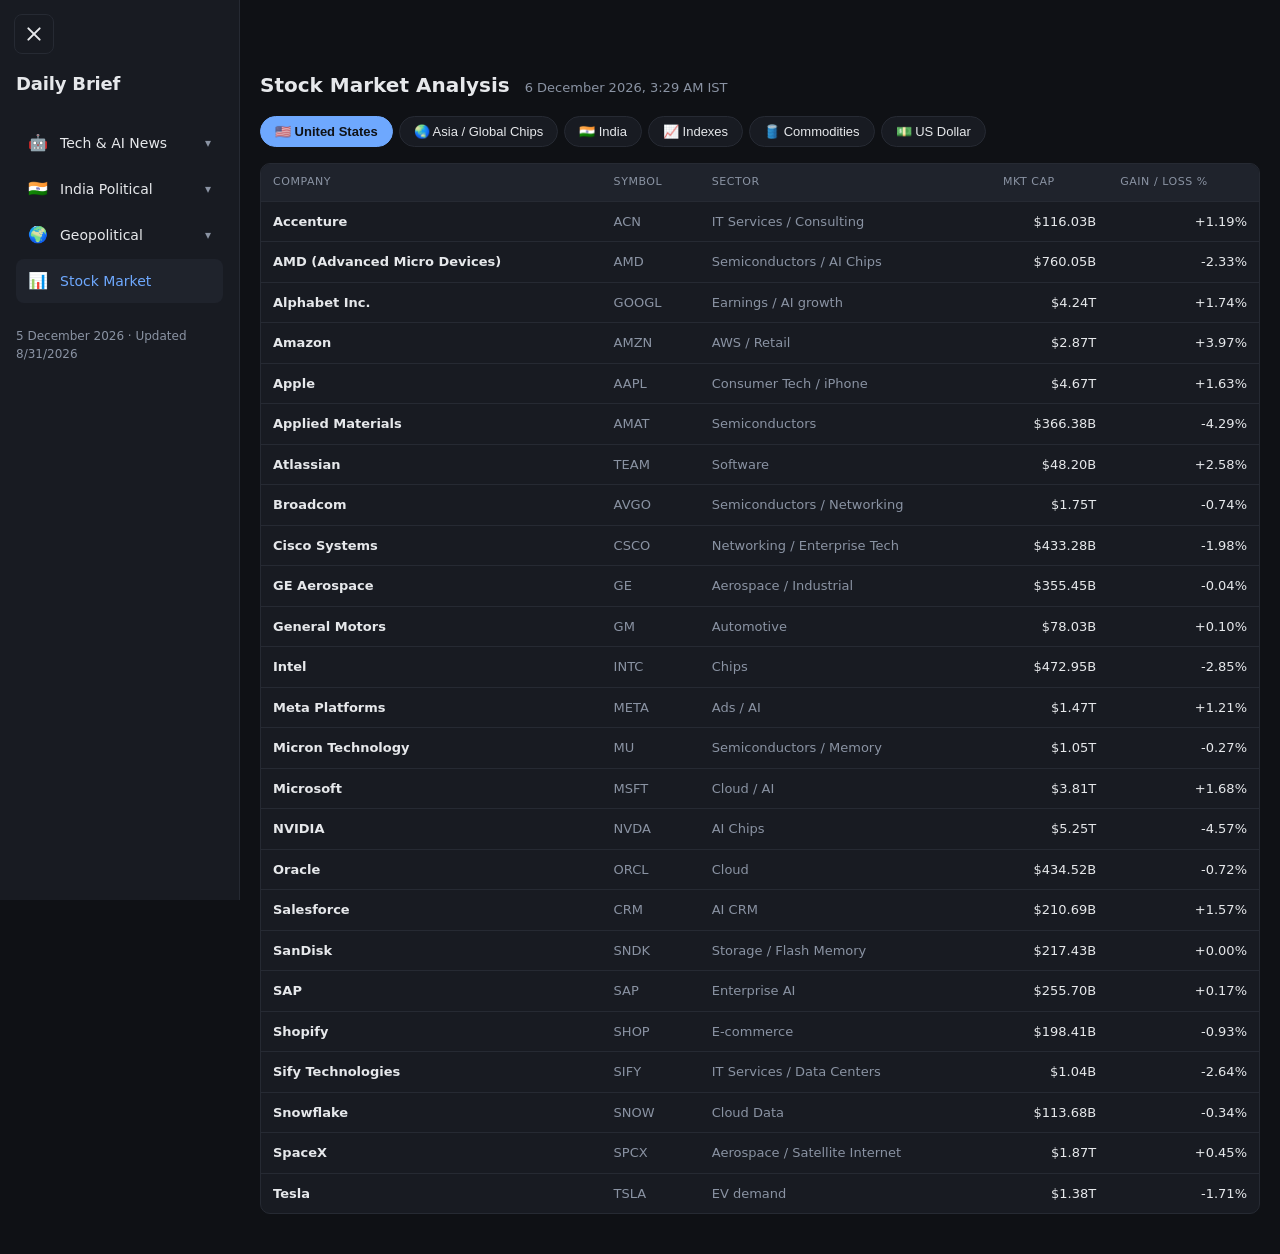
==== index.html @ b8091dcf "Add US Dollar exchange-rate tab (USD/INR, DXY, EUR, GBP, JPY, CNY)" ====
<!DOCTYPE html>
<html lang="en">
<head>
<meta charset="UTF-8">
<meta name="viewport" content="width=device-width, initial-scale=1.0">
<title>Daily Brief</title>
<link rel="stylesheet" href="style.css">
</head>
<body>

<button id="menuBtn" aria-label="Toggle menu">
  <span></span><span></span><span></span>
</button>

<aside id="sidebar">
  <h1>Daily Brief</h1>
  <nav>
    <div class="nav-group" data-section="tech">
      <a href="#" class="nav-item nav-parent" data-section="tech" data-window="24h">
        <span class="icon">🤖</span><span class="label">Tech &amp; AI News</span>
        <span class="caret">▾</span>
      </a>
      <div class="nav-children">
        <a href="#" class="nav-item nav-sub" data-section="tech" data-window="24h">Last 24 hours</a>
        <a href="#" class="nav-item nav-sub" data-section="tech" data-window="week">Last week</a>
        <a href="#" class="nav-item nav-sub" data-section="tech" data-window="month">Last month</a>
      </div>
    </div>

    <div class="nav-group" data-section="india">
      <a href="#" class="nav-item nav-parent" data-section="india" data-window="24h">
        <span class="icon">🇮🇳</span><span class="label">India Political</span>
        <span class="caret">▾</span>
      </a>
      <div class="nav-children">
        <a href="#" class="nav-item nav-sub" data-section="india" data-window="24h">Last 24 hours</a>
        <a href="#" class="nav-item nav-sub" data-section="india" data-window="week">Last week</a>
        <a href="#" class="nav-item nav-sub" data-section="india" data-window="month">Last month</a>
      </div>
    </div>

    <div class="nav-group" data-section="global">
      <a href="#" class="nav-item nav-parent" data-section="global" data-window="24h">
        <span class="icon">🌍</span><span class="label">Geopolitical</span>
        <span class="caret">▾</span>
      </a>
      <div class="nav-children">
        <a href="#" class="nav-item nav-sub" data-section="global" data-window="24h">Last 24 hours</a>
        <a href="#" class="nav-item nav-sub" data-section="global" data-window="week">Last week</a>
        <a href="#" class="nav-item nav-sub" data-section="global" data-window="month">Last month</a>
      </div>
    </div>

    <a href="#" class="nav-item active" data-section="stocks">
      <span class="icon">📊</span><span class="label">Stock Market</span>
    </a>
  </nav>
  <p id="updated" class="muted">Loading…</p>
</aside>

<main>

  <section id="section-stocks" class="section active">
    <h2>Stock Market Analysis <span class="sub" id="live-datetime"></span></h2>
    <div class="subtabs">
      <button class="subtab active" data-region="us">🇺🇸 United States</button>
      <button class="subtab" data-region="asia">🌏 Asia / Global Chips</button>
      <button class="subtab" data-region="india">🇮🇳 India</button>
      <button class="subtab" data-region="indexes">📈 Indexes</button>
      <button class="subtab" data-region="commodities">🛢️ Commodities</button>
      <button class="subtab" data-region="currency">💵 US Dollar</button>
    </div>
    <div id="stocks-content" class="stocks-content">
      <p class="muted">Loading stocks…</p>
    </div>
  </section>

  <section id="section-tech" class="section">
    <h2>Tech &amp; AI News <span class="sub" id="tech-window-label">Last 24 hours</span></h2>
    <div id="news-tech" class="news-list"><p class="muted">Loading…</p></div>
  </section>

  <section id="section-india" class="section">
    <h2>India — Political News <span class="sub" id="india-window-label">Last 24 hours</span></h2>
    <div id="news-india" class="news-list"><p class="muted">Loading…</p></div>
  </section>

  <section id="section-global" class="section">
    <h2>Geopolitical News <span class="sub" id="global-window-label">Last 24 hours</span></h2>
    <div id="news-global" class="news-list"><p class="muted">Loading…</p></div>
  </section>

</main>

<script src="script.js"></script>
</body>
</html>
---- style.css ----
:root {
  --bg: #0f1115;
  --panel: #181b22;
  --panel-2: #1f232c;
  --border: #262a33;
  --text: #e6e8eb;
  --muted: #8a93a3;
  --accent: #6ea8fe;
  --green: #4ade80;
  --red: #f87171;
  --sidebar-w: 240px;
}

* { box-sizing: border-box; }

body {
  margin: 0;
  font-family: -apple-system, BlinkMacSystemFont, "Segoe UI", system-ui, sans-serif;
  background: var(--bg);
  color: var(--text);
  line-height: 1.5;
}

/* ── Hamburger button ─────────────────────────────────── */
#menuBtn {
  position: fixed;
  top: 14px; left: 14px;
  z-index: 1001;
  width: 40px; height: 40px;
  background: var(--panel);
  border: 1px solid var(--border);
  border-radius: 8px;
  display: flex; flex-direction: column;
  justify-content: center; align-items: center;
  gap: 4px;
  cursor: pointer;
  padding: 0;
}
#menuBtn span {
  width: 18px; height: 2px; background: var(--text); border-radius: 1px;
  transition: transform .2s, opacity .2s;
}
body.menu-open #menuBtn span:nth-child(1) { transform: translateY(6px) rotate(45deg); }
body.menu-open #menuBtn span:nth-child(2) { opacity: 0; }
body.menu-open #menuBtn span:nth-child(3) { transform: translateY(-6px) rotate(-45deg); }

/* ── Sidebar ──────────────────────────────────────────── */
#sidebar {
  position: fixed;
  top: 0; left: 0;
  width: var(--sidebar-w);
  height: 100vh;
  background: var(--panel);
  border-right: 1px solid var(--border);
  padding: 70px 16px 24px;
  transform: translateX(-100%);
  transition: transform .25s ease;
  z-index: 1000;
  overflow-y: auto;
}
body.menu-open #sidebar { transform: translateX(0); }

#sidebar h1 { margin: 0 0 24px; font-size: 18px; letter-spacing: -0.01em; }

#sidebar nav { display: flex; flex-direction: column; gap: 2px; }
.nav-item {
  display: flex; align-items: center; gap: 12px;
  padding: 10px 12px;
  color: var(--text);
  text-decoration: none;
  border-radius: 8px;
  font-size: 14px;
  transition: background .15s;
  cursor: pointer;
}
.nav-item:hover { background: var(--panel-2); }
.nav-item.active { background: var(--panel-2); color: var(--accent); }
.nav-item .icon { font-size: 16px; }

/* Two-level sidebar groups (Tech & AI / India / Geopolitical) */
.nav-group { display: flex; flex-direction: column; }
.nav-parent .caret {
  margin-left: auto;
  color: var(--muted);
  font-size: 12px;
  transition: transform .2s;
}
.nav-group.expanded .nav-parent .caret { transform: rotate(180deg); }

.nav-children {
  max-height: 0;
  overflow: hidden;
  transition: max-height .25s ease;
  display: flex;
  flex-direction: column;
  gap: 2px;
}
.nav-group.expanded .nav-children { max-height: 200px; padding: 2px 0 4px; }

.nav-sub {
  padding: 7px 12px 7px 40px;     /* indented under the parent */
  font-size: 13px;
  color: var(--muted);
  border-radius: 8px;
}
.nav-sub:hover { background: var(--panel-2); color: var(--text); }
.nav-sub.active { background: rgba(110,168,254,0.10); color: var(--accent); }

#updated { margin-top: 24px; font-size: 12px; }

/* ── Main content ─────────────────────────────────────── */
main {
  padding: 70px 20px 40px;
  transition: margin-left .25s ease, padding-left .25s ease;
  max-width: 1200px;
}
body.menu-open main { margin-left: var(--sidebar-w); }

@media (max-width: 820px) {
  body.menu-open main { margin-left: 0; }
}

.section { display: none; }
.section.active { display: block; }
.section h2 {
  margin: 0 0 16px;
  font-size: 20px;
  font-weight: 600;
}
.sub {
  font-weight: 400;
  color: var(--muted);
  font-size: 13px;
  margin-left: 8px;
}

/* ── Stock subtabs ────────────────────────────────────── */
.subtabs { display: flex; flex-wrap: wrap; gap: 6px; margin-bottom: 16px; }
.subtab {
  background: var(--panel);
  border: 1px solid var(--border);
  color: var(--text);
  padding: 7px 14px;
  border-radius: 999px;
  font-size: 13px;
  cursor: pointer;
  transition: all .15s;
}
.subtab:hover { background: var(--panel-2); }
.subtab.active { background: var(--accent); border-color: var(--accent); color: #0f1115; font-weight: 600; }

/* ── Stocks table ─────────────────────────────────────── */
.stocks-content { background: var(--panel); border: 1px solid var(--border); border-radius: 10px; overflow: hidden; }
.stocks-content table { width: 100%; border-collapse: collapse; font-size: 13px; }
.stocks-content th, .stocks-content td { padding: 10px 12px; border-bottom: 1px solid var(--border); text-align: left; }
.stocks-content tbody tr:last-child td { border-bottom: none; }
.stocks-content th { color: var(--muted); font-weight: 500; font-size: 11px; text-transform: uppercase; letter-spacing: 0.05em; background: var(--panel-2); }
.stocks-content td.num { text-align: right; font-variant-numeric: tabular-nums; }
.up { color: var(--green); }
.down { color: var(--red); }
.muted { color: var(--muted); }

.stocks-content { overflow-x: auto; }


/* ── News list (flat list inside main pane) ─────────── */
.news-list { display: flex; flex-direction: column; gap: 8px; }

/* ── Tag pills (AI / Tech indicator on tech-news cards) ── */
.tag-pill {
  display: inline-block;
  font-size: 10px;
  font-weight: 600;
  padding: 1px 7px;
  border-radius: 999px;
  letter-spacing: 0.04em;
  vertical-align: middle;
}
.tag-pill.tag-ai   { background: rgba(110,168,254,0.15); color: var(--accent); }
.tag-pill.tag-tech { background: rgba(138,147,163,0.18); color: var(--muted); }

/* ── News cards (expandable) ──────────────────────────── */
.news-card {
  background: var(--panel);
  border: 1px solid var(--border);
  border-radius: 10px;
  overflow: hidden;
  transition: border-color .15s;
}
.news-card:hover { border-color: var(--accent); }
.news-card .news-head {
  padding: 14px 18px;
  cursor: pointer;
  display: flex; justify-content: space-between; align-items: flex-start;
  gap: 12px;
}
.news-card .news-title { font-size: 14.5px; font-weight: 500; }
.news-card .news-meta-row { color: var(--muted); font-size: 12px; margin-top: 4px; }
.news-card .chev { color: var(--muted); font-size: 14px; transition: transform .2s; flex-shrink: 0; }
.news-card.expanded .chev { transform: rotate(180deg); }
.news-card .news-body {
  max-height: 0;
  overflow: hidden;
  transition: max-height .25s ease, padding .25s ease;
  padding: 0 18px;
  font-size: 13.5px;
  color: var(--text);
  border-top: 0px solid transparent;
}
.news-card.expanded .news-body {
  max-height: 600px;
  padding: 14px 18px 16px;
  border-top: 1px solid var(--border);
}
.news-card .read-more {
  display: inline-block;
  margin-top: 12px;
  color: var(--accent);
  text-decoration: none;
  font-size: 13px;
  font-weight: 500;
}
.news-card .read-more:hover { text-decoration: underline; }
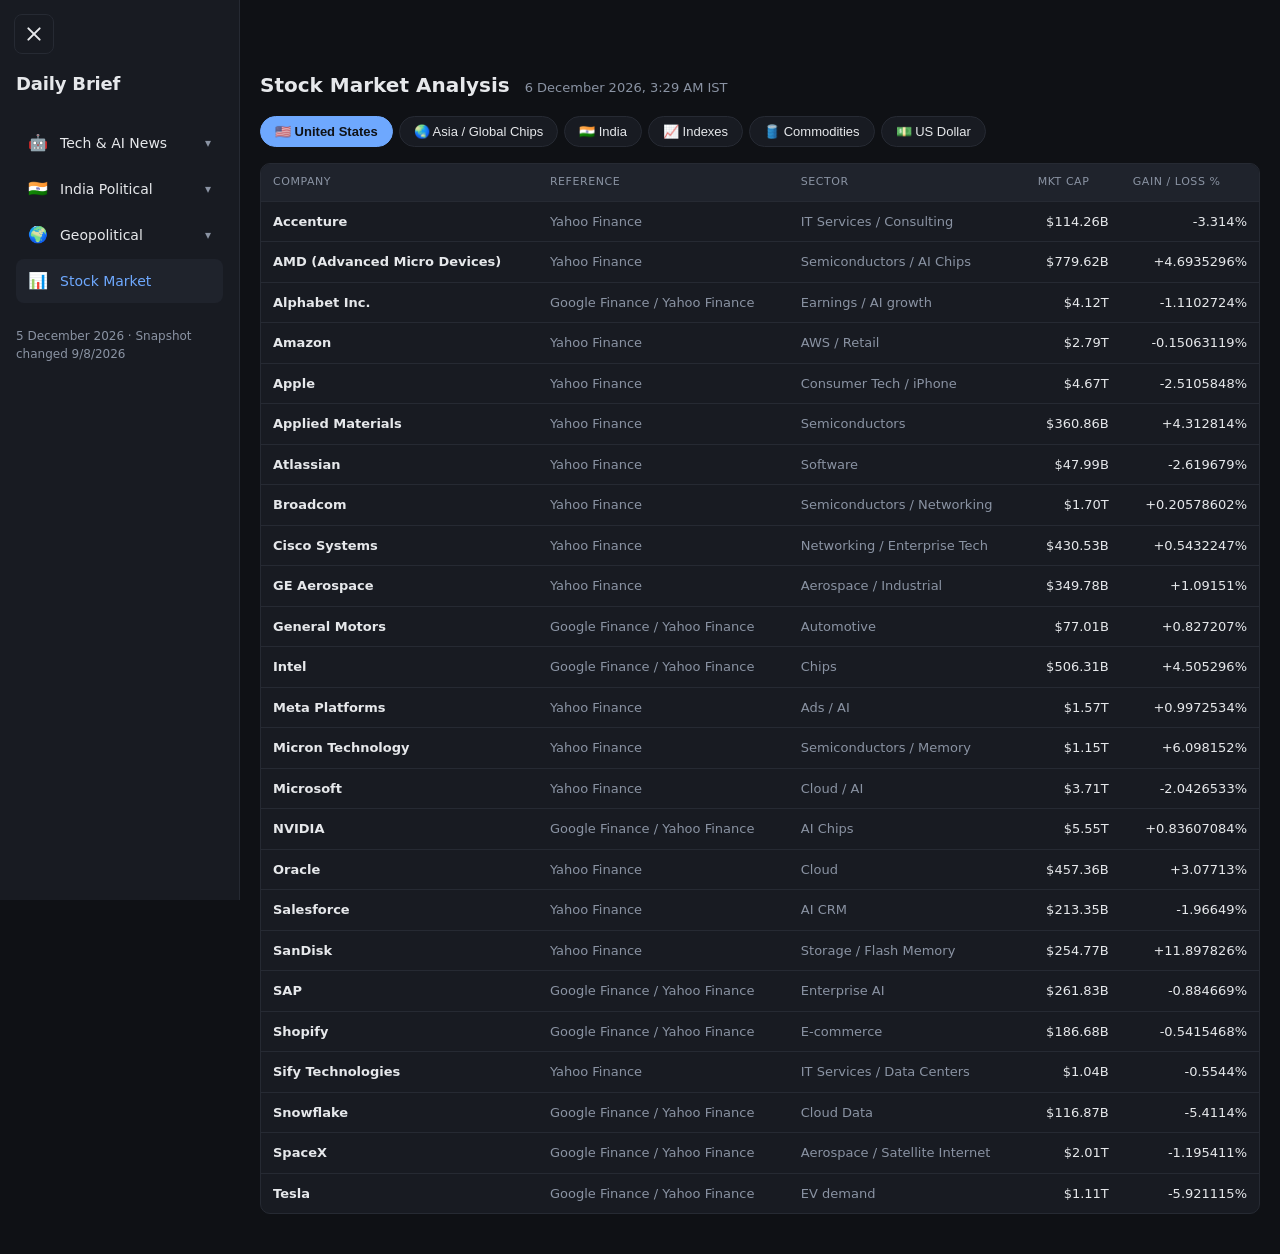
==== commit dd8e104e: "fix: refresh cached UI and keep market numeric cells clean" ====
--- a/index.html
+++ b/index.html
@@ -92,6 +92,6 @@
 
 </main>
 
-<script src="script.js"></script>
+<script src="script.js?v=clean-market-cells-20260908"></script>
 </body>
 </html>
--- a/style.css
+++ b/style.css
@@ -149,6 +149,18 @@
 .subtab:hover { background: var(--panel-2); }
 .subtab.active { background: var(--accent); border-color: var(--accent); color: #0f1115; font-weight: 600; }
 
+/* ── USD/INR hero card (top of the US Dollar tab) ────── */
+.fx-hero {
+  padding: 18px 24px;
+  border-bottom: 1px solid var(--border);
+  display: flex;
+  flex-direction: column;
+  gap: 4px;
+}
+.fx-hero-label { color: var(--muted); font-size: 13px; }
+.fx-hero-value { font-size: 34px; font-weight: 700; letter-spacing: -0.01em; }
+.fx-hero-change { font-size: 13px; font-weight: 600; }
+
 /* ── Stocks table ─────────────────────────────────────── */
 .stocks-content { background: var(--panel); border: 1px solid var(--border); border-radius: 10px; overflow: hidden; }
 .stocks-content table { width: 100%; border-collapse: collapse; font-size: 13px; }
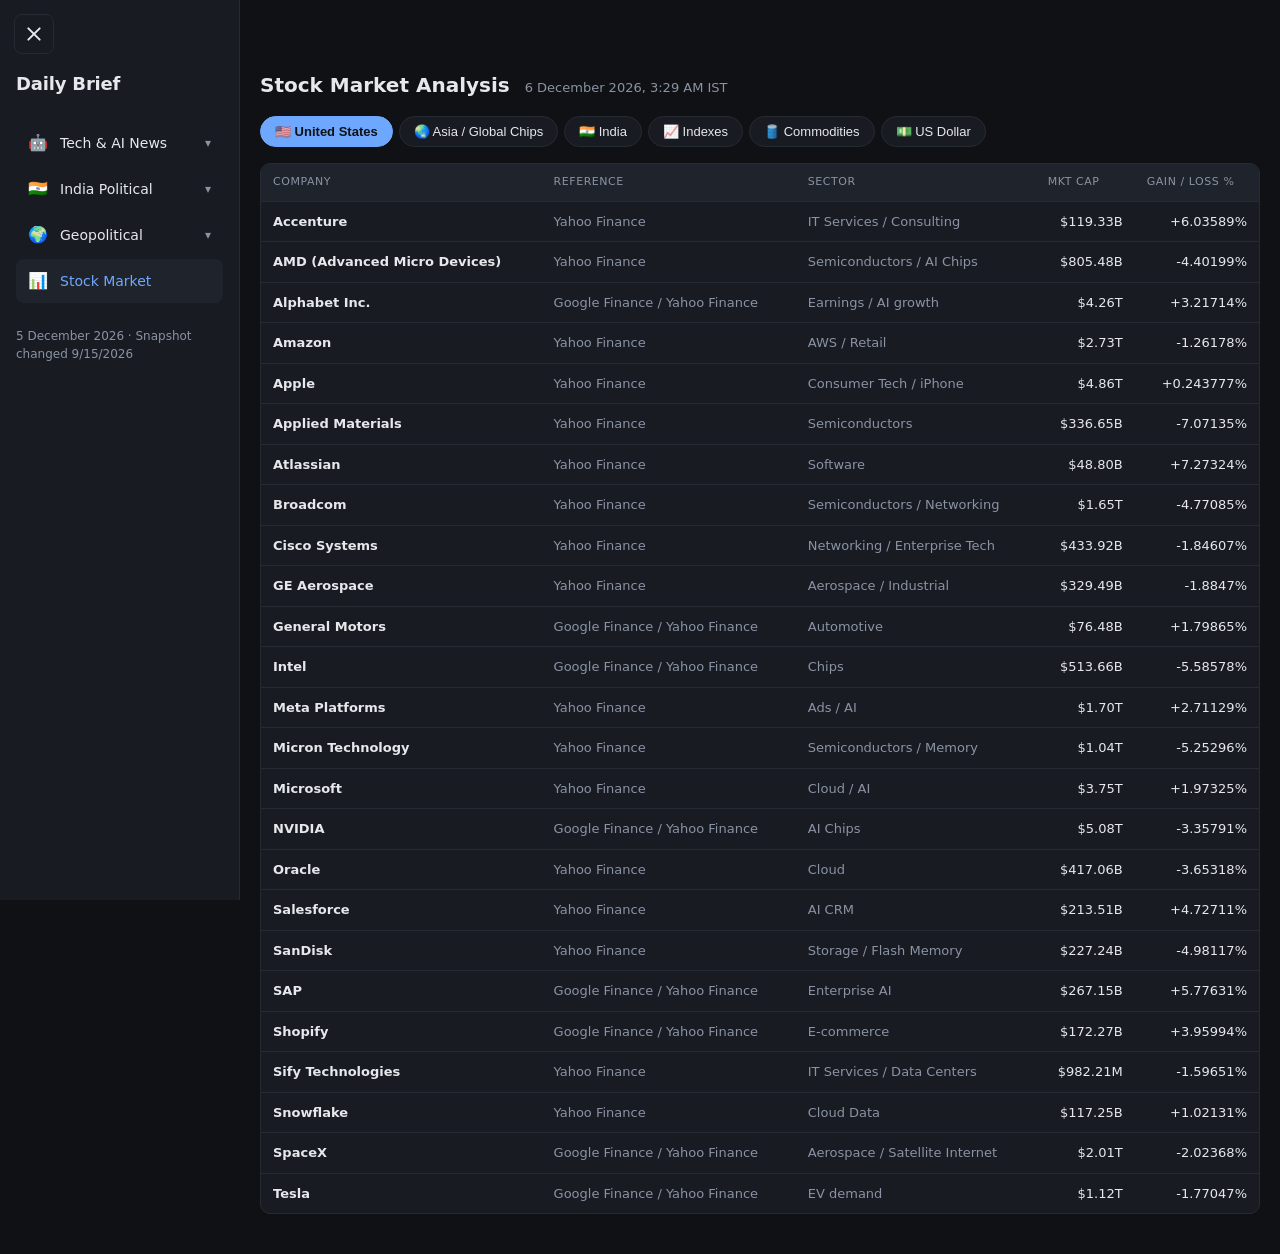
==== commit 648c7d40: "Invalidate cached script for Hyderabad gold display" ====
--- a/index.html
+++ b/index.html
@@ -92,6 +92,6 @@
 
 </main>
 
-<script src="script.js?v=clean-market-cells-20260908"></script>
+<script src="script.js?v=groww-hyderabad-gold-20260915"></script>
 </body>
 </html>
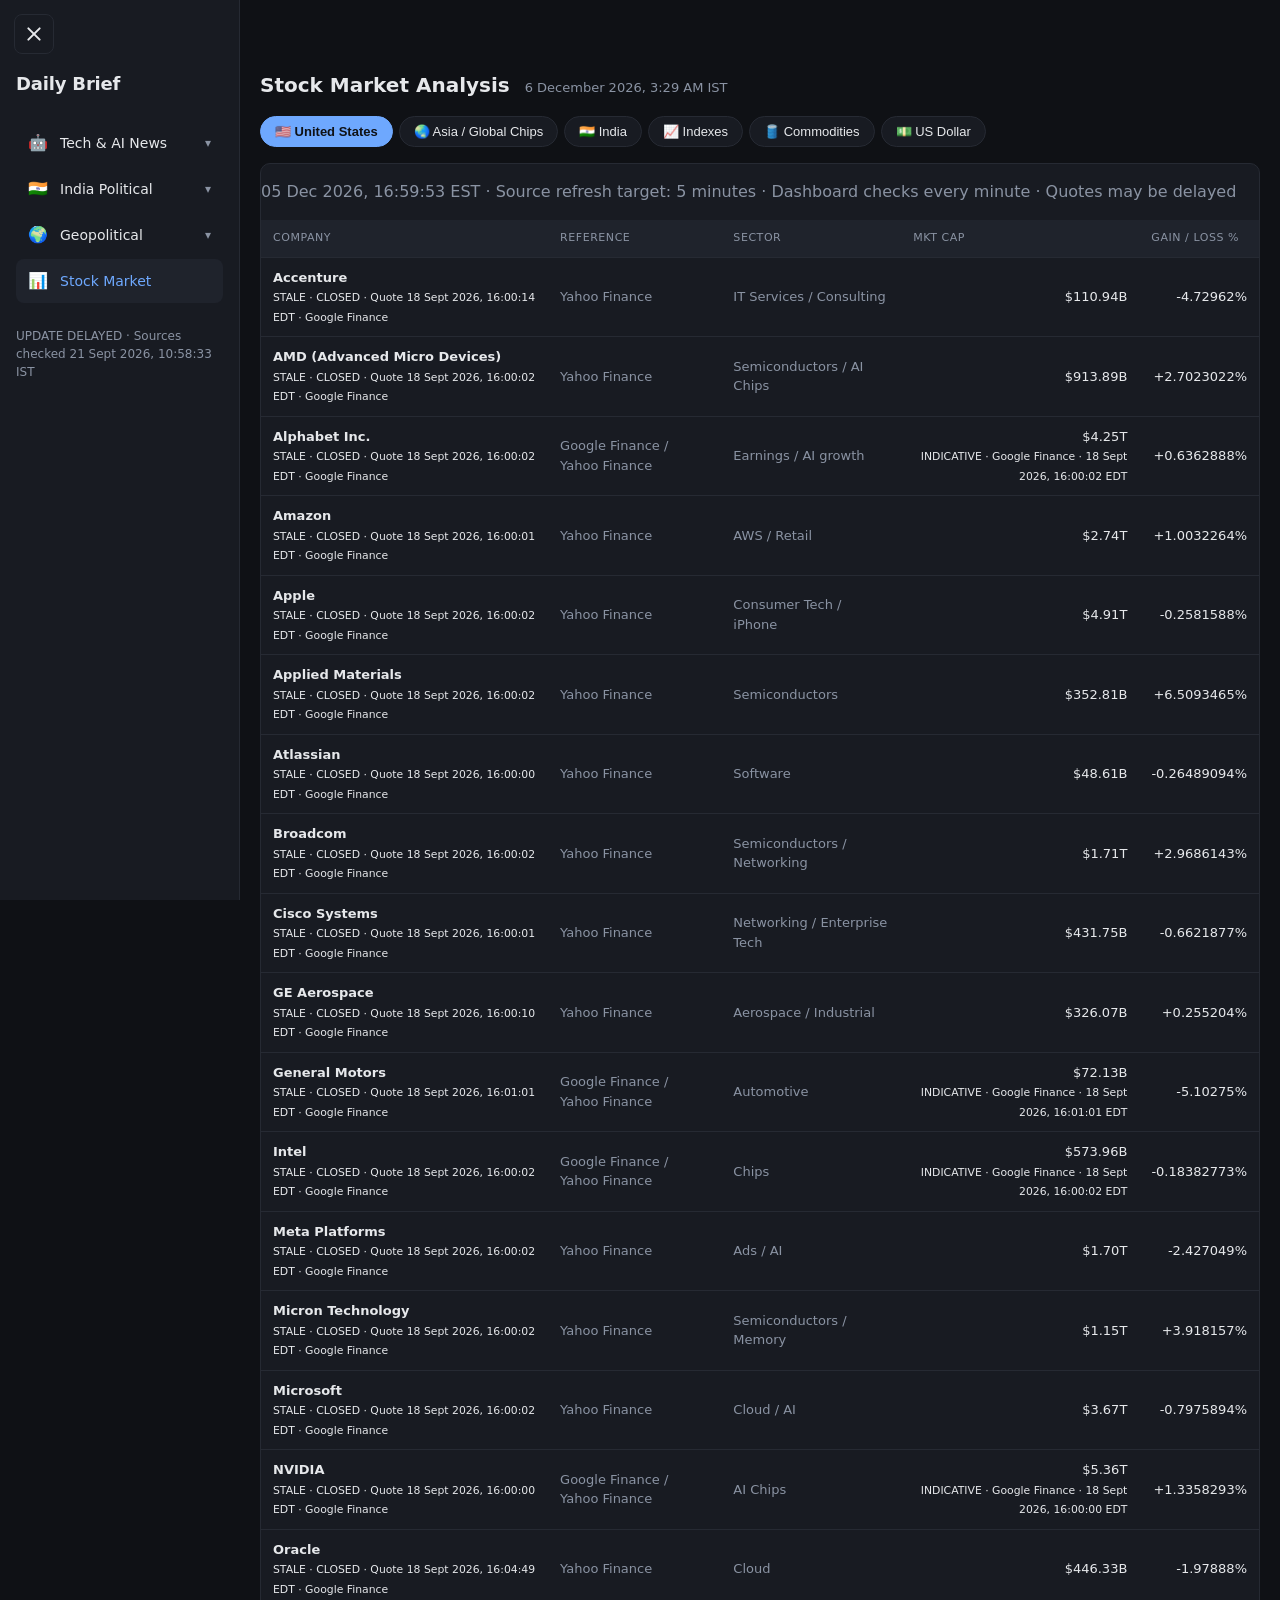
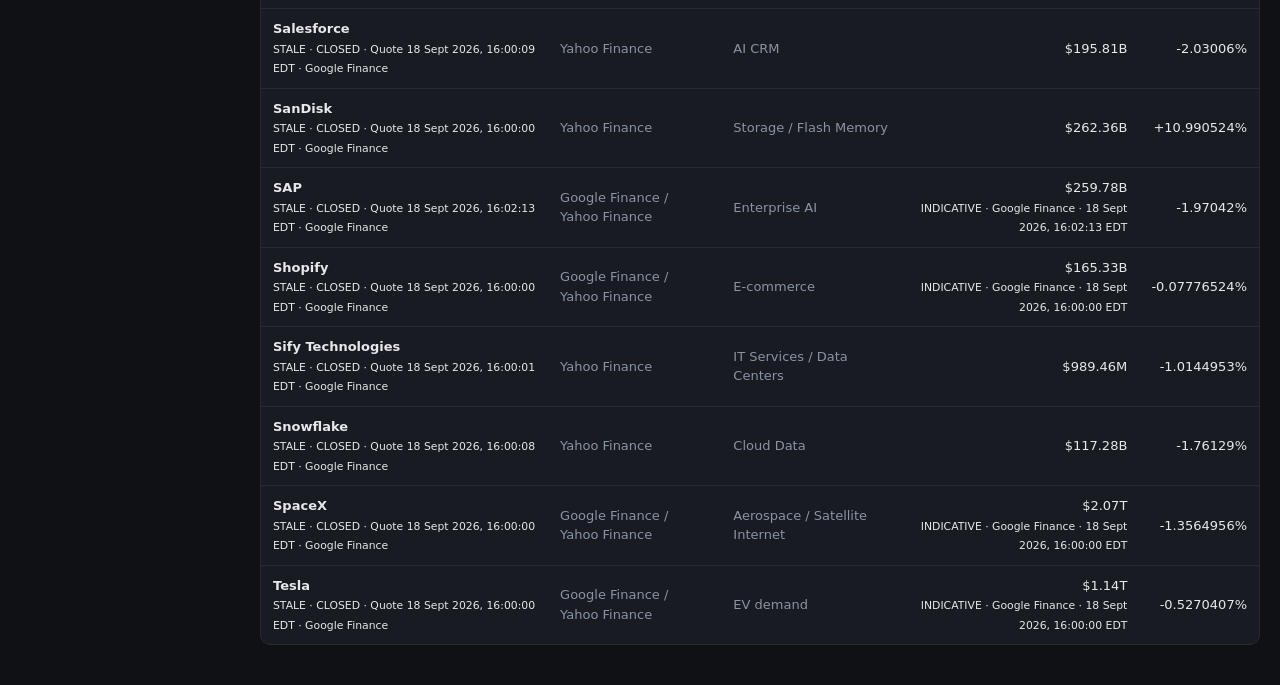
==== commit 3169e419: "fix: recover market feeds and automate five-minute refreshes" ====
--- a/index.html
+++ b/index.html
@@ -92,6 +92,6 @@
 
 </main>
 
-<script src="script.js?v=groww-hyderabad-gold-20260915"></script>
+<script src="script.js?v=market-refresh-20260921"></script>
 </body>
 </html>
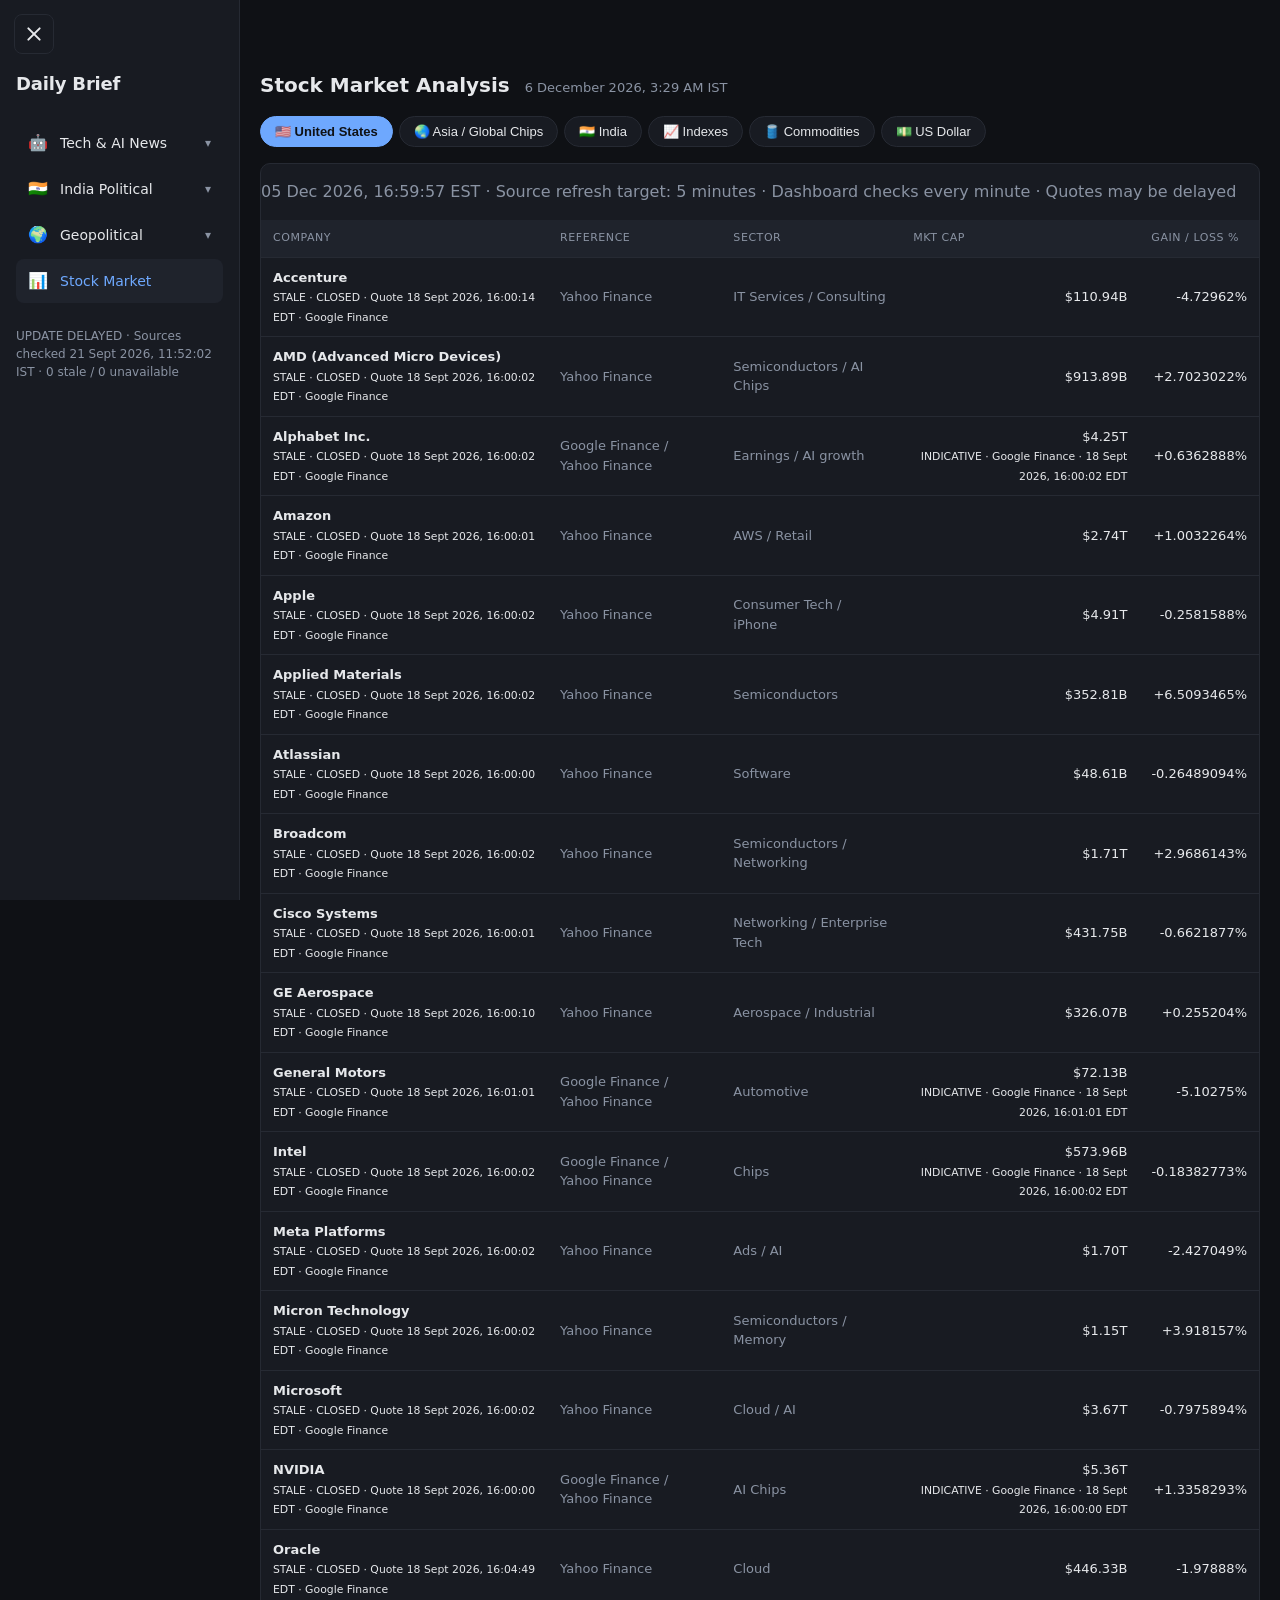
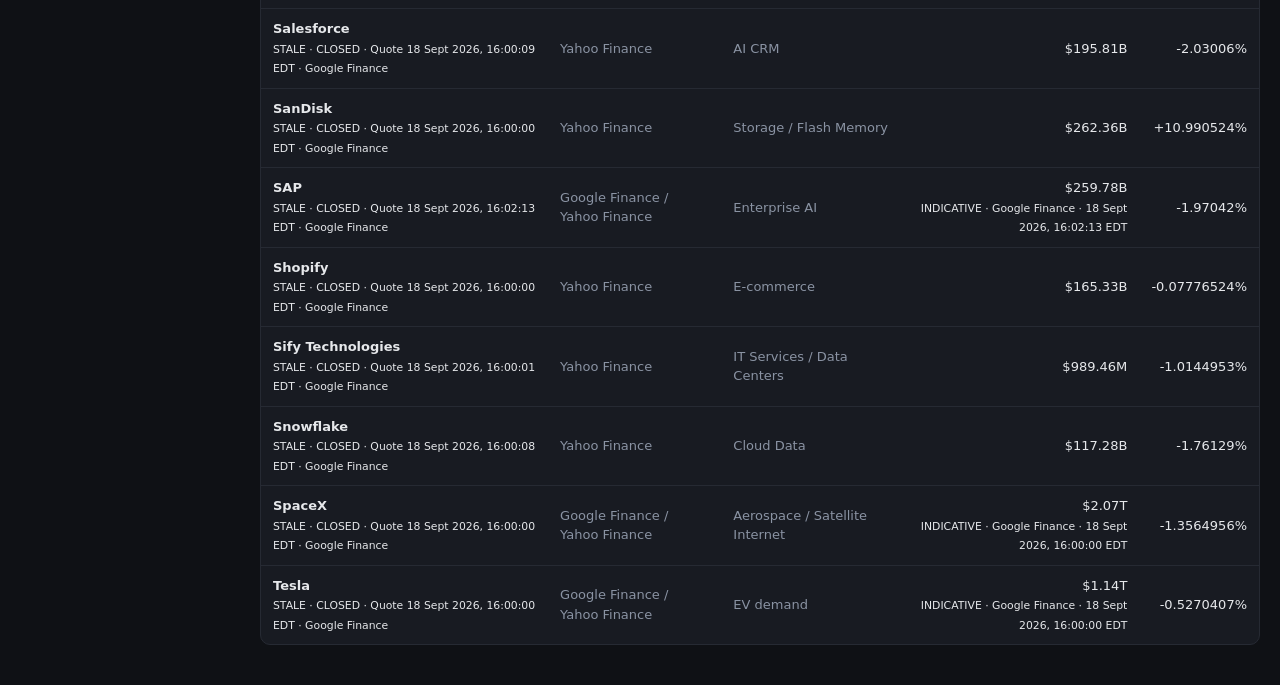
==== commit 37993ffe: "fix: retain published snapshot when direct data access fails" ====
--- a/index.html
+++ b/index.html
@@ -92,6 +92,6 @@
 
 </main>
 
-<script src="script.js?v=market-refresh-20260921"></script>
+<script src="script.js?v=market-refresh-20260921b"></script>
 </body>
 </html>
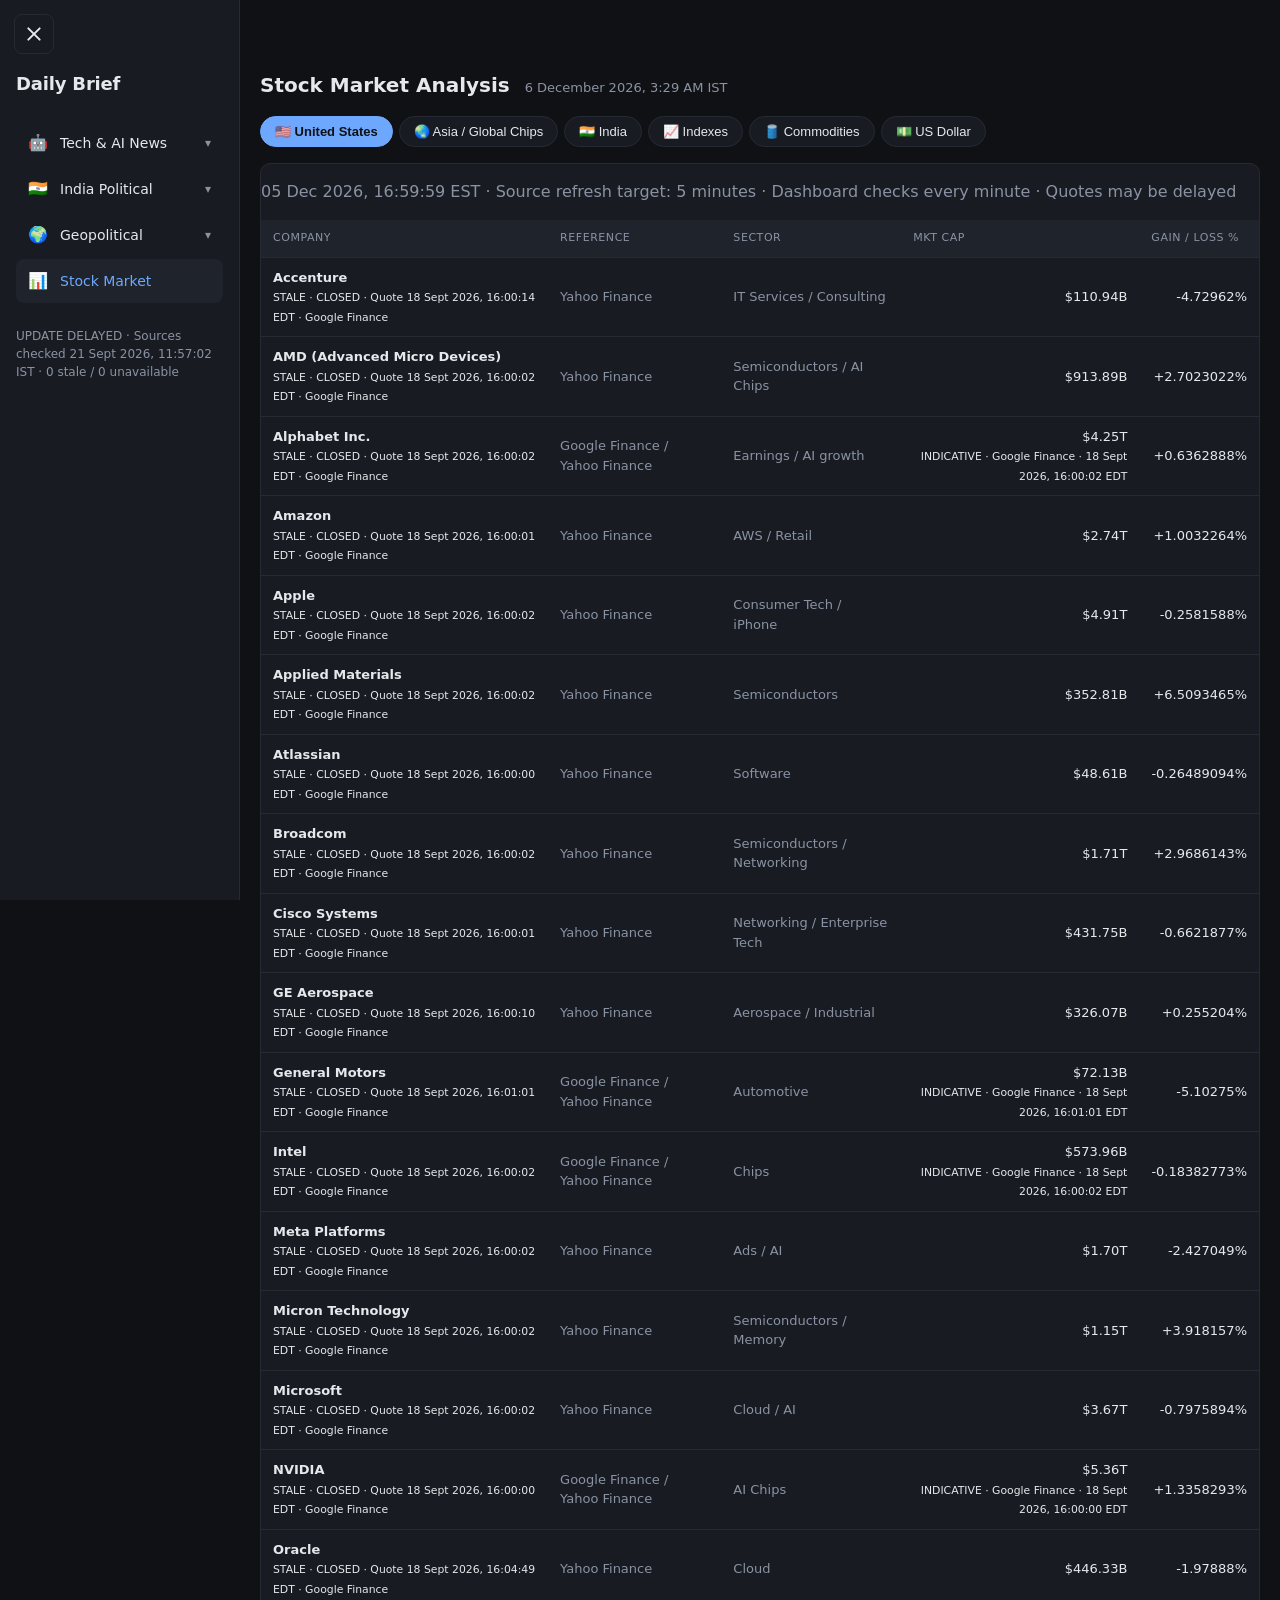
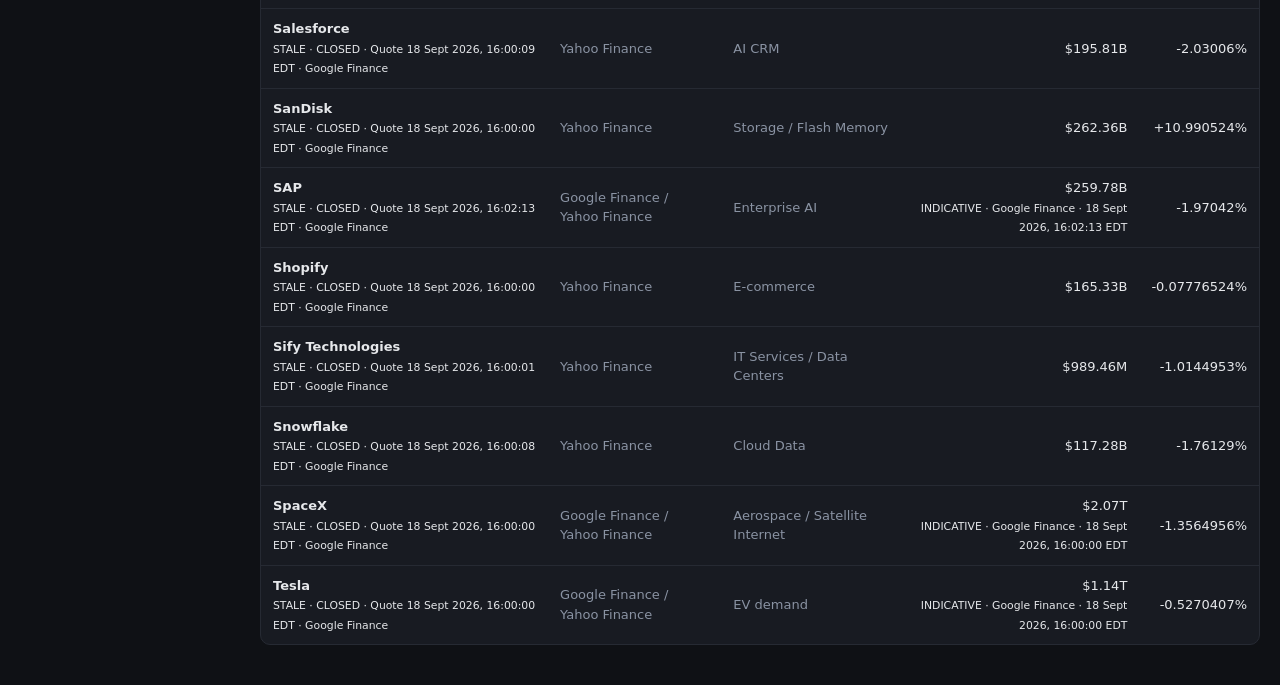
==== commit 5a3887fc: "fix: select the newest valid dashboard delivery snapshot" ====
--- a/index.html
+++ b/index.html
@@ -92,6 +92,6 @@
 
 </main>
 
-<script src="script.js?v=market-refresh-20260921b"></script>
+<script src="script.js?v=market-refresh-20260921c"></script>
 </body>
 </html>
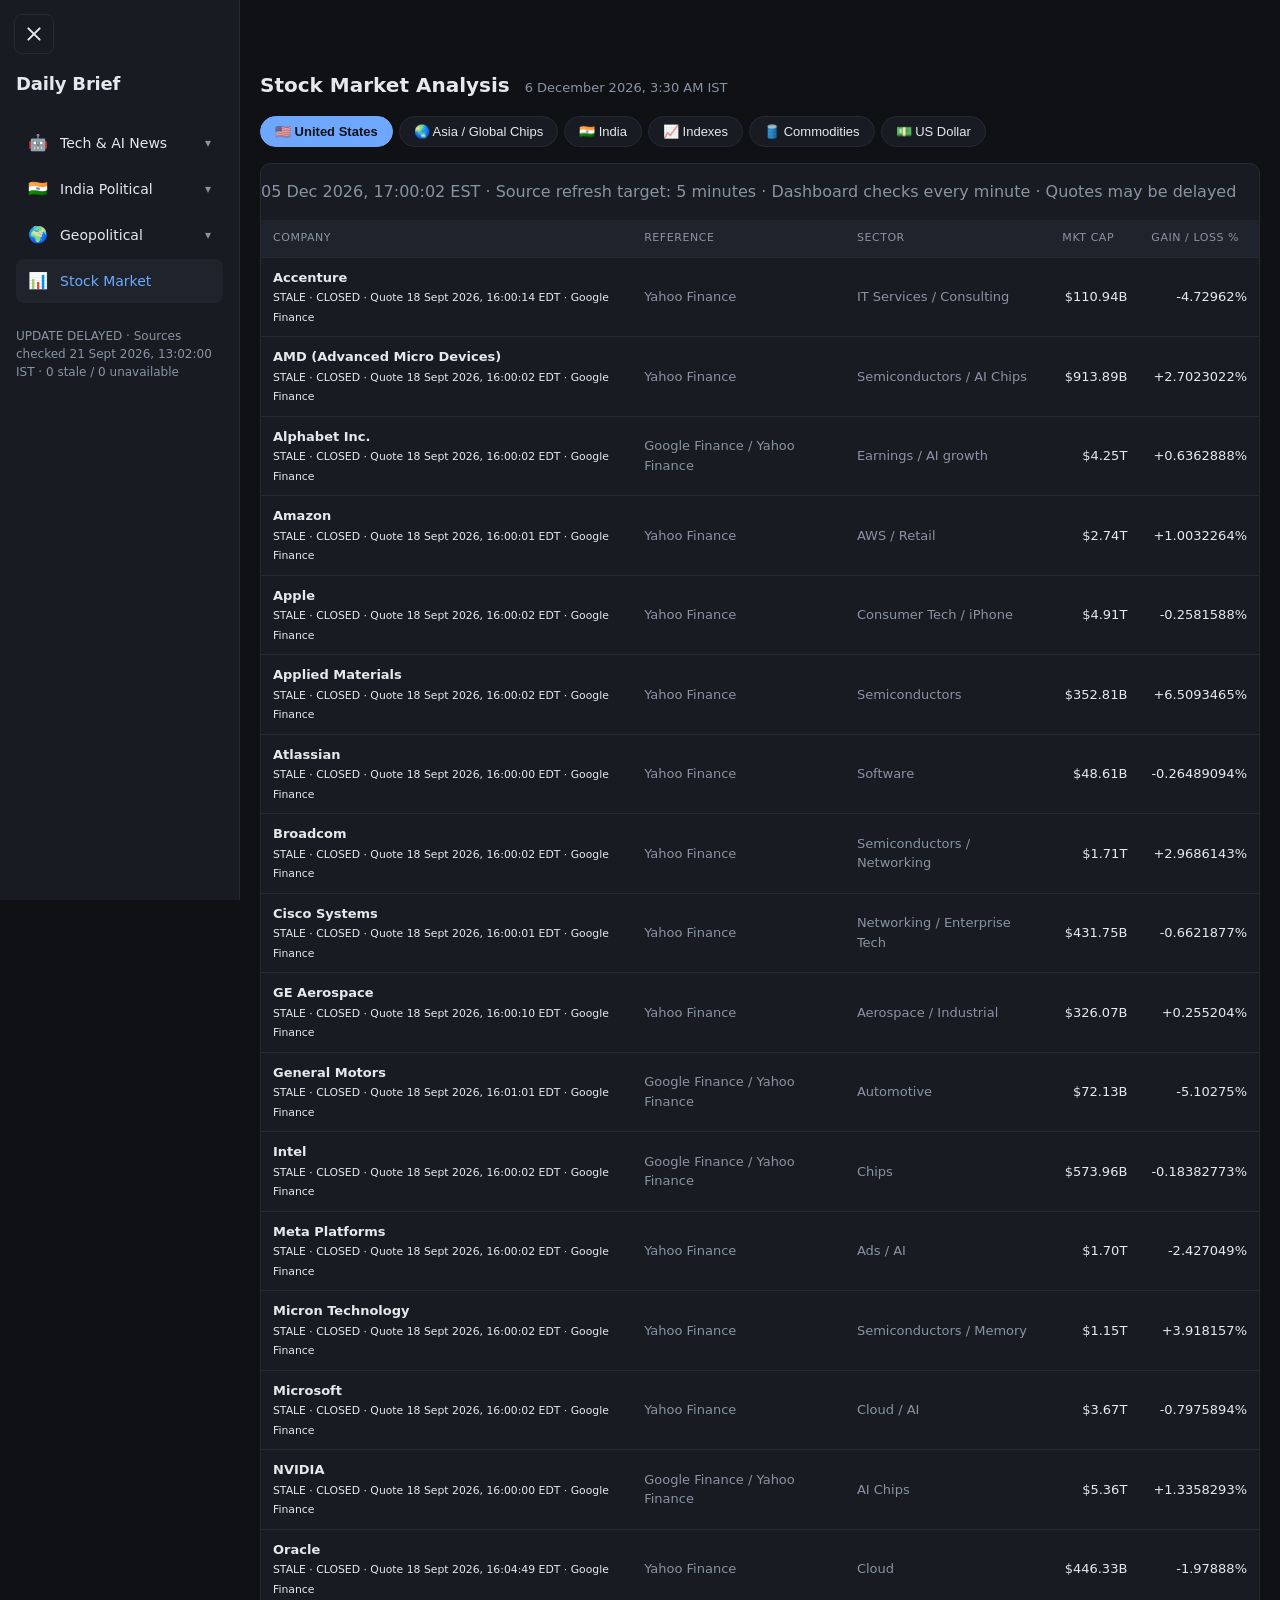
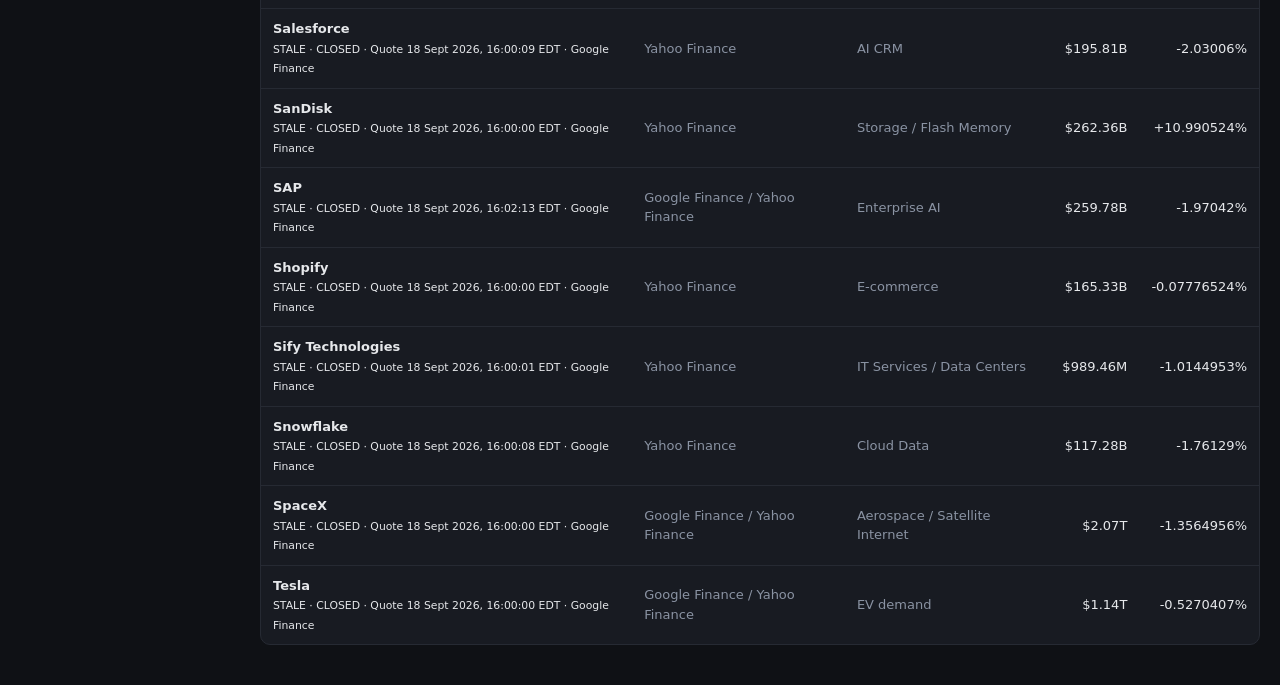
==== commit c5be898e: "ui: show only formatted values in market cap cells" ====
--- a/index.html
+++ b/index.html
@@ -92,6 +92,6 @@
 
 </main>
 
-<script src="script.js?v=market-refresh-20260921c"></script>
+<script src="script.js?v=market-cap-values-20260921"></script>
 </body>
 </html>
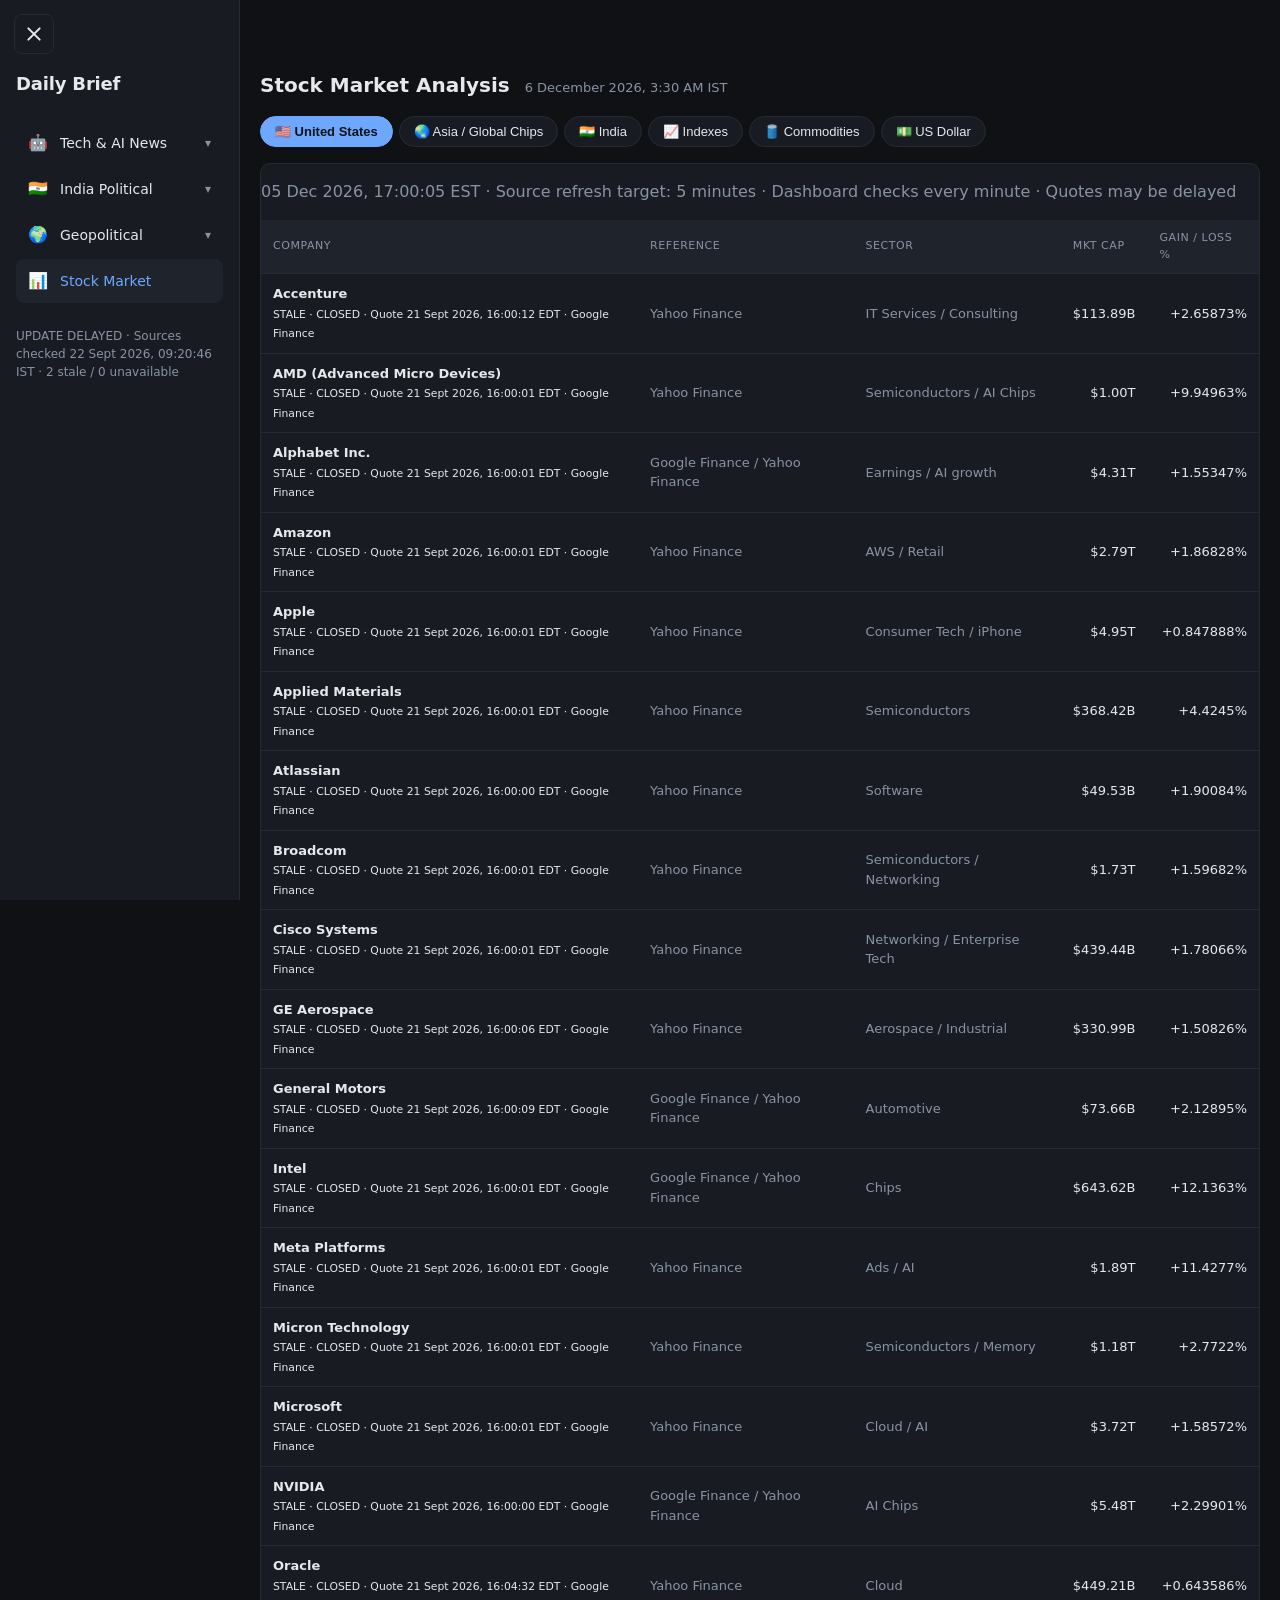
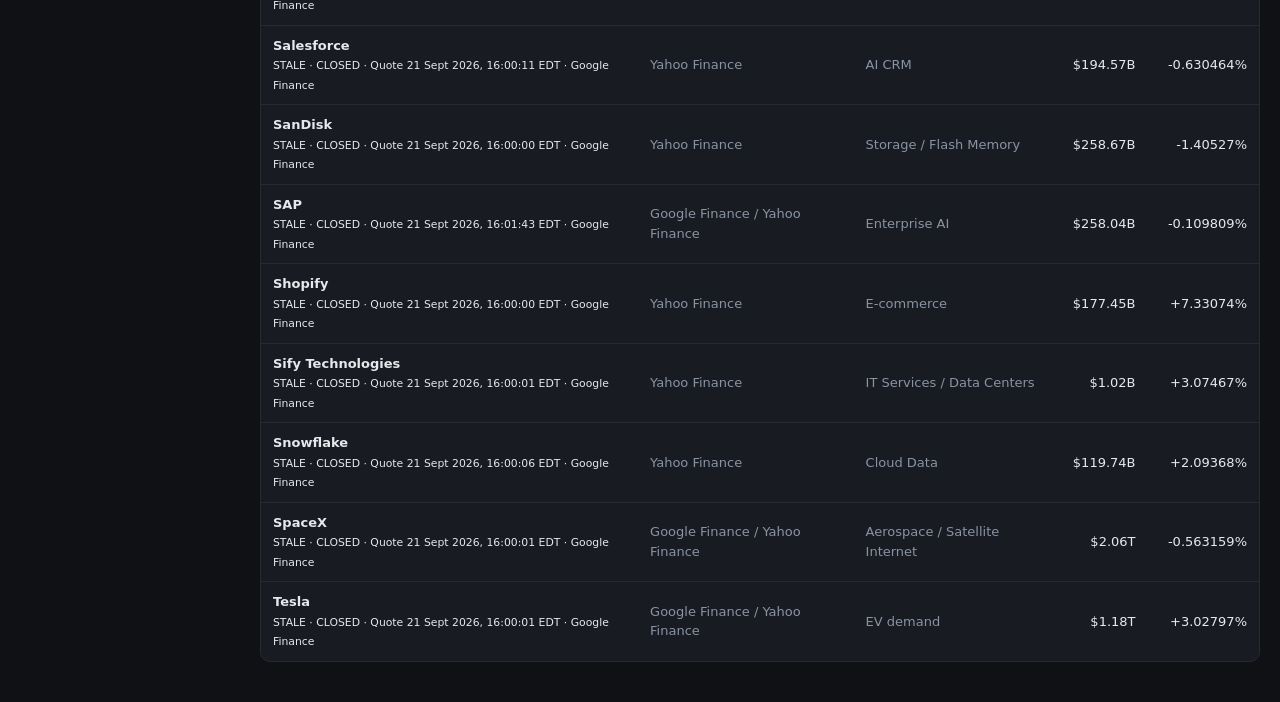
==== commit d49ee4d2: "feat: add free Shenzhen feed and Nasdaq TSM cap corroboration" ====
--- a/index.html
+++ b/index.html
@@ -92,6 +92,6 @@
 
 </main>
 
-<script src="script.js?v=market-cap-values-20260921"></script>
+<script src="script.js?v=free-sources-20260922"></script>
 </body>
 </html>
